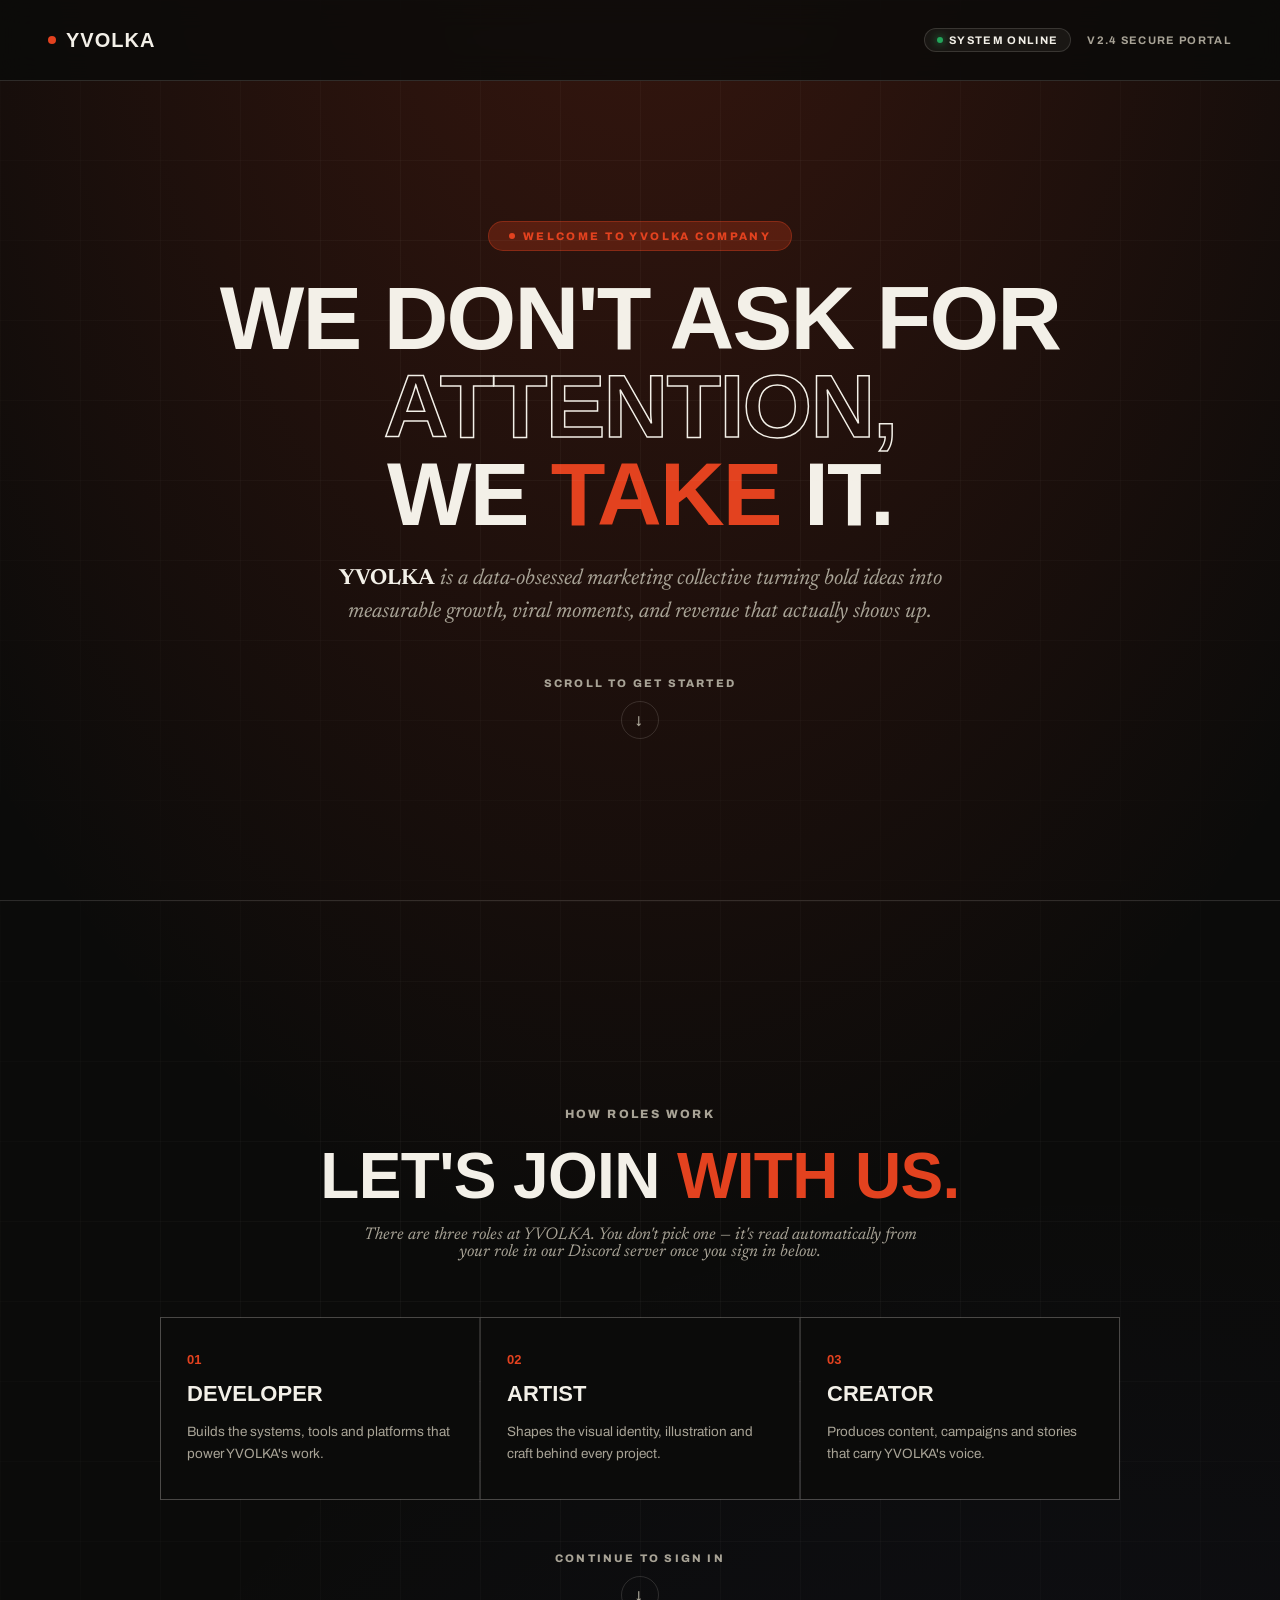
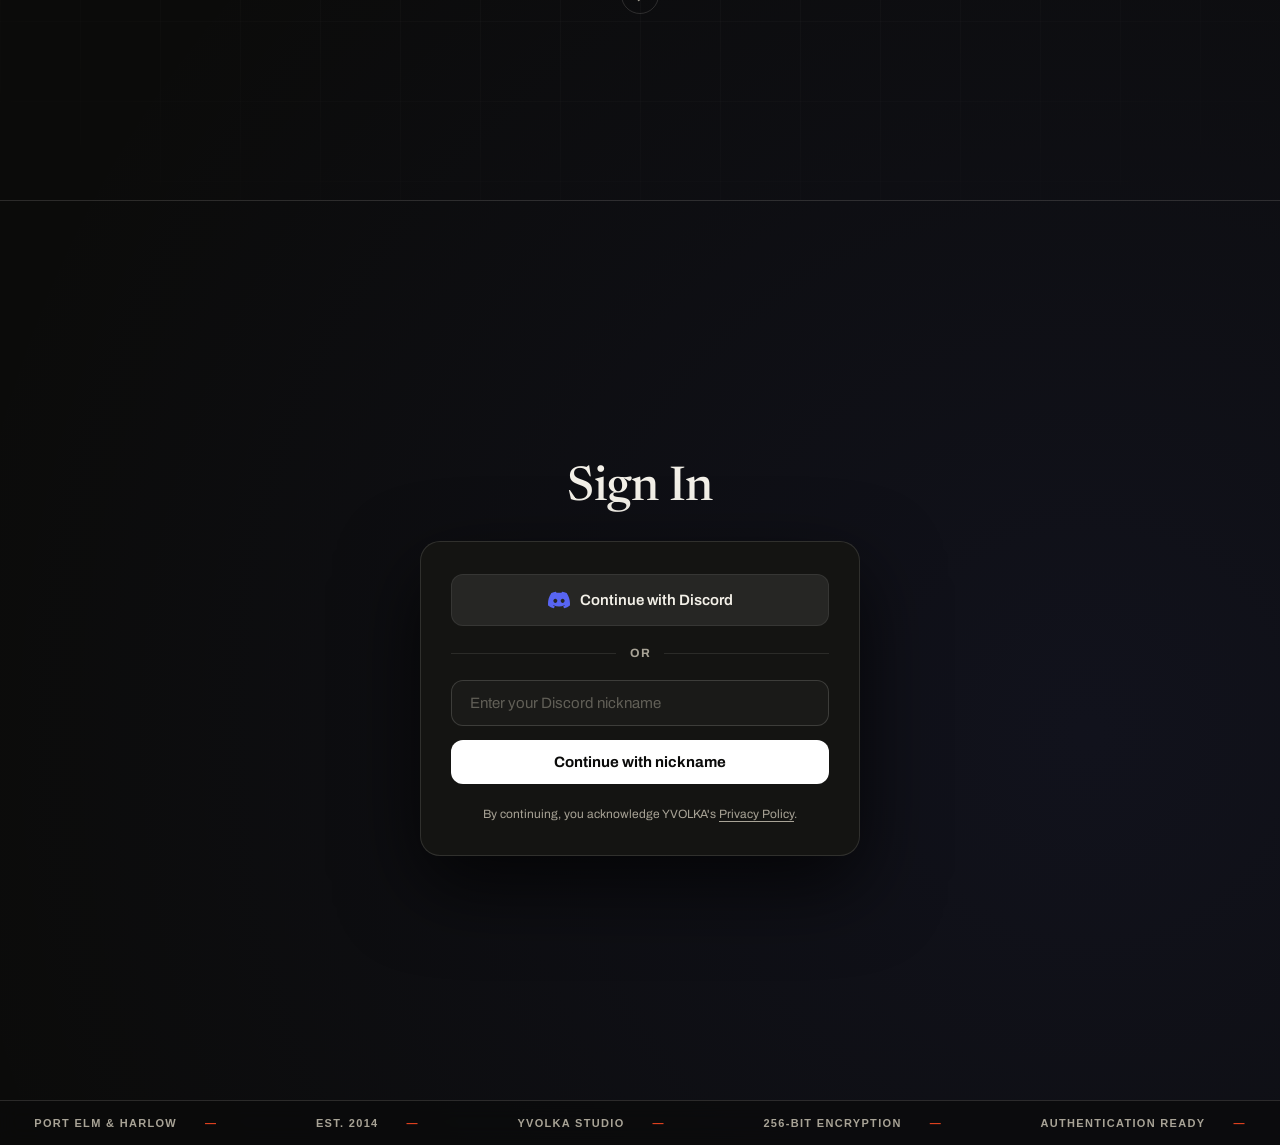
==== dashboard.html @ 00718c62 "initial backend" ====
<!DOCTYPE html>
<html lang="en">
<head>
  <meta charset="UTF-8">
  <meta name="viewport" content="width=device-width, initial-scale=1.0">
  <title>YVOLKA — Dashboard</title>
  <meta name="description" content="Your YVOLKA dashboard. Browse open campaign briefs, manage your account, and explore sponsorship opportunities.">
  <link rel="preconnect" href="https://fonts.googleapis.com">
  <link href="https://fonts.googleapis.com/css2?family=Archivo:wght@400;500;600;700;900&family=Archivo+Expanded:wght@700;800;900&family=Newsreader:ital,wght@0,400;0,500;1,400&display=swap" rel="stylesheet">
  <link rel="stylesheet" href="style.css">
</head>
<body>

  <!-- ==================== PROTECTED DASHBOARD VIEW ==================== -->
  <div id="dashboardView">

    <!-- Top Discord User Status Bar -->
    <div id="discordUserBar" class="discord-user-bar">
      <div class="user-profile-info">
        <div class="user-avatar-wrap">
          <img id="userAvatarImg" class="user-avatar" src="https://cdn.discordapp.com/embed/avatars/0.png" alt="Discord Avatar">
          <span class="user-status-dot"></span>
        </div>
        <div class="user-details">
          <div class="user-name">
            <span id="userGlobalName">Alex Rivera</span>
            <span class="role-chip" id="userRoleBadge">—</span>
          </div>
          <div id="userUsername" class="user-tag">@alex_yvolka</div>
        </div>
      </div>

      <button id="logoutBtn" class="btn-logout">
        Sign Out
      </button>
    </div>

    <!-- MAIN YVOLKA APP CONTENT -->
    <header class="nav" id="siteNav">
      <a href="#top" class="logo"><span class="dot"></span>YVOLKA</a>
      <nav class="links">
        <a href="#" class="dash-nav-link active" data-view="home">Home</a>
        <a href="#" class="dash-nav-link" data-view="account">Account</a>
        <a href="#" class="dash-nav-link" data-view="campaign">Campaign</a>
        <a href="#" class="dash-nav-link" data-view="sponsorship">Sponsorship</a>
      </nav>
      <a href="#contact" class="nav-cta">Contact</a>
    </header>

    <main id="top">

      <!-- ============== HOME (simple welcome) ============== -->
      <div class="dash-view active" id="dashHome">
        <section class="dash-welcome">
          <div class="dash-welcome-grid"></div>
          <span class="eyebrow">Dashboard</span>
          <h1 class="dash-welcome-title">Welcome back, <span class="accent" id="homeUserName">Creator</span>.</h1>
          <p class="dash-welcome-sub">A quick look at where things stand. Browse open briefs under <strong>Campaign</strong>, or check your role and history under <strong>Account</strong>.</p>

          <div class="dash-welcome-stats">
            <div class="dash-stat-card">
              <span class="dash-stat-num" id="homeOngoingCount">0</span>
              <span class="dash-stat-label">Ongoing campaigns</span>
            </div>
            <div class="dash-stat-card">
              <span class="dash-stat-num" id="homeCompletedCount">0</span>
              <span class="dash-stat-label">Completed campaigns</span>
            </div>
            <div class="dash-stat-card">
              <span class="dash-stat-num" id="homeRoleText">—</span>
              <span class="dash-stat-label">Your role</span>
            </div>
          </div>

          <a href="#" class="reel-btn" id="homeCampaignCta"><span class="playdot"></span> Browse open campaigns</a>
        </section>
      </div>

      <!-- ============== ACCOUNT ============== -->
      <div class="dash-view" id="dashAccount">
        <section class="section account-section">
          <div class="section-head"><div><span class="eyebrow">Your profile</span><h2 class="section-title">Account</h2></div></div>

          <div class="account-card">
            <div class="account-card-top">
              <img id="accountAvatarImg" class="account-avatar" src="https://cdn.discordapp.com/embed/avatars/0.png" alt="">
              <div>
                <div class="account-name" id="accountName">—</div>
                <div class="user-tag" id="accountUsername">—</div>
              </div>
            </div>
            <div class="account-rows">
              <div class="account-row"><span>Nickname</span><span id="accountNick">—</span></div>
              <div class="account-row"><span>Member since</span><span id="accountJoined">—</span></div>
              <div class="account-row"><span>Role</span><span id="accountRoleText">—</span></div>
              <div class="account-row"><span>Campaigns completed</span><span id="accountCompleted">0</span></div>
              <div class="account-row"><span>Campaigns ongoing</span><span id="accountOngoing">0</span></div>
            </div>
            <p class="role-status-note" id="accountRoleNote"></p>
            <button id="accountLogoutBtn" class="btn-logout" style="margin-top:24px;">Sign Out</button>
          </div>
        </section>
      </div>

      <!-- ============== CAMPAIGN ============== -->
      <div class="dash-view" id="dashCampaign">
        <section class="section" id="work">
          <div class="section-head">
            <div><span class="eyebrow">Open briefs</span><h2 class="section-title">Campaigns</h2></div>
          </div>
          <div class="campaign-grid" id="campaignGrid"></div>
        </section>
      </div>

      <!-- ============== SPONSORSHIP ============== -->
      <div class="dash-view" id="dashSponsorship">
        <section class="section" id="sponsorship">
          <div class="section-head"><div><span class="eyebrow">For brands</span><h2 class="section-title">Sponsorship</h2></div></div>
          <p class="sponsorship-intro">Want to run a campaign with YVOLKA's creators? Tell us about your brand and we'll match your brief with the right Developers, Artists and Creators.</p>
          <div class="sponsorship-grid">
            <div class="sponsorship-card">
              <h3>Starter</h3>
              <p>One campaign, one creator tier, standard reporting at the end of the run.</p>
            </div>
            <div class="sponsorship-card">
              <h3>Growth</h3>
              <p>Multiple campaigns across creator tiers, with priority placement in the brief list.</p>
            </div>
            <div class="sponsorship-card">
              <h3>Partner</h3>
              <p>Ongoing partnership, a dedicated point of contact, and custom terms.</p>
            </div>
          </div>
          <a href="mailto:hello@yvolka.studio" class="reel-btn"><span class="playdot"></span> Talk to us</a>
        </section>
      </div>

    </main>

    <!-- FOOTER -->
    <footer id="contact">
      <div class="footer-top">
        <div class="footer-cta">
          <span class="eyebrow">Start a project</span>
          <h3>Let's work — together.</h3>
          <a href="#" class="footer-link">Get in touch →</a>
        </div>
        <div class="footer-info">
          <div class="footer-col">
            <h4>Business Enquiries</h4>
            <a href="mailto:hello@yvolka.studio">hello@yvolka.studio</a>
            <a href="#">+1 (000) 000-0000</a>
          </div>
          <div class="footer-col">
            <h4>Studio</h4>
            <p>Studio address on request</p>
            <p>Port Elm · Harlow</p>
          </div>
          <div class="footer-col">
            <h4>Business Hours</h4>
            <p>Monday – Friday</p>
            <p>08:00 – 18:00</p>
          </div>

        </div>
      </div>
      <div class="footer-bottom">
        <p>YVOLKA © 2026. All rights reserved.</p>
        <div class="socials"><a href="#">Dribbble</a><a href="#">Instagram</a><a href="#">LinkedIn</a></div>
      </div>
    </footer>

  </div>

  <script src="dashboard.js"></script>
</body>
</html>
---- style.css ----
:root{
  --black:#0b0b0a;
  --panel:#141412;
  --panel-glass: rgba(20, 20, 18, 0.88);
  --paper:#f3f0e8;
  --paper-dim:#a8a396;
  --red:#e3421f;
  --red-glow: rgba(227, 66, 31, 0.25);
  --line: rgba(243,240,232,0.14);
  --discord:#5865F2;
  --discord-hover:#4752C4;
}
*{margin:0;padding:0;box-sizing:border-box;}
html{scroll-behavior:smooth;}
body{background:var(--black);color:var(--paper);font-family:'Archivo',sans-serif;overflow-x:hidden;}
a{color:inherit;text-decoration:none;}
img{max-width:100%;display:block;}
::selection{background:var(--red);color:var(--black);}
a:focus-visible, button:focus-visible, summary:focus-visible{outline:2px solid var(--red);outline-offset:3px;}
@media (prefers-reduced-motion: reduce){
  *{animation-duration:0.01ms !important; animation-iteration-count:1 !important; transition-duration:0.01ms !important; scroll-behavior:auto !important;}
}
.wrap{max-width:1360px;margin:0 auto;padding:0 40px;}
.eyebrow{font-size:12px;font-weight:700;text-transform:uppercase;letter-spacing:0.16em;color:var(--red);display:block;margin-bottom:14px;}
.tag-list{display:flex;flex-wrap:wrap;gap:0;font-size:12px;text-transform:uppercase;letter-spacing:0.08em;color:var(--paper-dim);}
.tag-list span{padding:0 10px;}
.tag-list span:first-child{padding-left:0;}
.tag-list span:not(:last-child)::after{content:"—";margin-left:10px;color:var(--red);}

/* VIEW ROUTER TRANSITIONS */
.app-view {
  display: none;
  opacity: 0;
  transition: opacity 0.4s ease-in-out;
}
.app-view.view-active {
  display: block;
  opacity: 1;
}

/* WELCOME COVER PAGE - SCROLL TO LOGIN ARCHITECTURE */
.welcome-page-wrap {
  min-height: 100vh;
  position: relative;
  background: radial-gradient(ellipse 100% 80% at 50% -10%, rgba(227,66,31,0.22), transparent 70%), 
              radial-gradient(circle at 85% 85%, rgba(88, 101, 242, 0.08), transparent 45%),
              var(--black);
  overflow-x: hidden;
}
.welcome-grid-bg {
  position: absolute;
  inset: 0;
  background-image: linear-gradient(var(--line) 1px, transparent 1px), linear-gradient(90deg, var(--line) 1px, transparent 1px);
  background-size: 80px 80px;
  opacity: 0.25;
  mask-image: radial-gradient(ellipse 90% 90% at 50% 40%, black 25%, transparent 85%);
  pointer-events: none;
}

/* WELCOME TOP NAV BAR */
.welcome-top-nav {
  display: flex;
  align-items: center;
  justify-content: space-between;
  padding: 28px 48px;
  position: fixed;
  top: 0;
  left: 0;
  right: 0;
  z-index: 100;
  border-bottom: 1px solid var(--line);
  background: rgba(11, 11, 10, 0.85);
  backdrop-filter: blur(14px);
}
.welcome-brand {
  font-family: 'Archivo Expanded', sans-serif;
  font-weight: 900;
  font-size: 20px;
  letter-spacing: 1px;
  display: flex;
  align-items: center;
  gap: 10px;
}
.welcome-brand .dot {
  width: 8px;
  height: 8px;
  background: var(--red);
  border-radius: 50%;
}
.welcome-sys-status {
  display: flex;
  align-items: center;
  gap: 16px;
  font-size: 11px;
  font-weight: 700;
  text-transform: uppercase;
  letter-spacing: 0.12em;
  color: var(--paper-dim);
}
.status-pill {
  display: flex;
  align-items: center;
  gap: 6px;
  background: rgba(243, 240, 232, 0.05);
  border: 1px solid var(--line);
  padding: 5px 12px;
  border-radius: 999px;
  color: var(--paper);
}
.status-pill .live-dot {
  width: 6px;
  height: 6px;
  background: #23a55a;
  border-radius: 50%;
  box-shadow: 0 0 8px #23a55a;
  animation: pulse 1.8s ease-in-out infinite;
}

/* SECTION 1: YVOLKA WELCOME GREETING HERO (FIRST SCREEN) */
.yvolka-welcome-hero {
  min-height: 100vh;
  display: flex;
  flex-direction: column;
  justify-content: center;
  align-items: center;
  padding: 140px 24px 80px;
  text-align: center;
  position: relative;
  z-index: 5;
}
.yvolka-badge {
  display: inline-flex;
  align-items: center;
  gap: 8px;
  font-size: 11px;
  font-weight: 800;
  text-transform: uppercase;
  letter-spacing: 0.22em;
  color: var(--red);
  background: var(--red-glow);
  border: 1px solid rgba(227, 66, 31, 0.35);
  padding: 8px 20px;
  border-radius: 999px;
  margin-bottom: 24px;
}
.yvolka-badge .dot {
  width: 6px;
  height: 6px;
  background: var(--red);
  border-radius: 50%;
  animation: pulse 1.8s ease-in-out infinite;
}

.yvolka-hero-title {
  font-family: 'Archivo Expanded', sans-serif;
  font-weight: 900;
  font-size: clamp(40px, 7vw, 92px);
  line-height: 0.98;
  letter-spacing: -0.02em;
  text-transform: uppercase;
  max-width: 1100px;
  margin-bottom: 24px;
}
.yvolka-hero-title .accent { color: var(--red); }
.yvolka-hero-title .stroke { color: transparent; -webkit-text-stroke: 1.5px var(--paper); }

.yvolka-hero-sub {
  font-family: 'Newsreader', serif;
  font-size: 22px;
  line-height: 1.5;
  color: var(--paper-dim);
  font-style: italic;
  max-width: 640px;
  margin-bottom: 48px;
}
.yvolka-hero-sub strong {
  color: var(--paper);
  font-style: normal;
}

/* SCROLL PROMPT INDICATOR */
.scroll-prompt {
  display: inline-flex;
  flex-direction: column;
  align-items: center;
  gap: 12px;
  color: var(--paper-dim);
  font-size: 11px;
  font-weight: 800;
  text-transform: uppercase;
  letter-spacing: 0.2em;
  text-decoration: none;
  cursor: pointer;
  transition: color 0.25s;
}
.scroll-prompt:hover {
  color: var(--red);
}
.scroll-arrow-icon {
  width: 38px;
  height: 38px;
  border: 1px solid var(--line);
  border-radius: 50%;
  display: flex;
  align-items: center;
  justify-content: center;
  animation: bounceDown 2s ease-in-out infinite;
}
@keyframes bounceDown {
  0%, 100% { transform: translateY(0); }
  50% { transform: translateY(8px); }
}

/* SECTION 2: SIGN IN CARD SECTION (BELOW HERO) */
.auth-section {
  min-height: 100vh;
  display: flex;
  flex-direction: column;
  align-items: center;
  justify-content: center;
  padding: 100px 24px 80px;
  position: relative;
  z-index: 5;
  border-top: 1px solid var(--line);
}

.auth-page-title {
  font-family: 'Newsreader', serif;
  font-weight: 500;
  font-size: 48px;
  color: var(--paper);
  margin-bottom: 28px;
  letter-spacing: -0.01em;
}

.auth-card {
  max-width: 440px;
  width: 100%;
  background: #141412;
  border: 1px solid rgba(243, 240, 232, 0.12);
  border-radius: 20px;
  padding: 32px 30px;
  box-shadow: 0 30px 80px rgba(0, 0, 0, 0.7);
  display: flex;
  flex-direction: column;
  gap: 16px;
}

/* CONTINUE WITH DISCORD BUTTON */
.btn-auth-discord {
  width: 100%;
  display: flex;
  align-items: center;
  justify-content: center;
  gap: 10px;
  background: #262624;
  color: var(--paper);
  font-family: 'Archivo', sans-serif;
  font-size: 15px;
  font-weight: 600;
  padding: 14px 20px;
  border-radius: 12px;
  border: 1px solid rgba(243, 240, 232, 0.08);
  cursor: pointer;
  transition: all 0.2s ease;
}
.btn-auth-discord:hover {
  background: #333330;
  border-color: rgba(243, 240, 232, 0.2);
}
.btn-auth-discord svg {
  width: 22px;
  height: 22px;
  fill: #5865F2;
}

/* DIVIDER "OR" */
.auth-divider {
  display: flex;
  align-items: center;
  text-align: center;
  color: var(--paper-dim);
  font-size: 12px;
  font-weight: 700;
  letter-spacing: 0.08em;
  margin: 4px 0;
}
.auth-divider::before,
.auth-divider::after {
  content: '';
  flex: 1;
  border-bottom: 1px solid rgba(243, 240, 232, 0.1);
}
.auth-divider span {
  padding: 0 14px;
}

/* INPUT & CONTINUE BUTTON */
.auth-input-group {
  display: flex;
  flex-direction: column;
  gap: 14px;
}
.auth-input {
  width: 100%;
  background: #1a1a18;
  border: 1px solid rgba(243, 240, 232, 0.16);
  border-radius: 12px;
  color: var(--paper);
  padding: 14px 18px;
  font-size: 15px;
  font-family: 'Archivo', sans-serif;
  outline: none;
  transition: border-color 0.2s, box-shadow 0.2s;
}
.auth-input::placeholder {
  color: rgba(168, 163, 150, 0.5);
}
.auth-input:focus {
  border-color: var(--paper);
  box-shadow: 0 0 0 2px rgba(243, 240, 232, 0.1);
}

.btn-auth-continue {
  width: 100%;
  background: #ffffff;
  color: #0b0b0a;
  font-family: 'Archivo', sans-serif;
  font-size: 15px;
  font-weight: 700;
  padding: 14px;
  border-radius: 12px;
  border: none;
  cursor: pointer;
  transition: all 0.2s ease;
}
.btn-auth-continue:hover {
  background: #e6e3db;
}

/* TERMS DISCLAIMER */
.auth-terms {
  font-size: 12px;
  color: var(--paper-dim);
  text-align: center;
  line-height: 1.4;
  margin-top: 6px;
}
.auth-terms a {
  color: var(--paper-dim);
  text-decoration: underline;
  text-underline-offset: 3px;
  transition: color 0.2s;
}
.auth-terms a:hover {
  color: var(--paper);
}

/* WELCOME BOTTOM TICKER */
.welcome-footer-ticker {
  border-top: 1px solid var(--line);
  background: rgba(11, 11, 10, 0.7);
  backdrop-filter: blur(10px);
  padding: 16px 0;
  overflow: hidden;
  position: relative;
  z-index: 10;
}
.welcome-ticker-inner {
  display: flex;
  justify-content: space-around;
  align-items: center;
  gap: 30px;
  font-family: 'Archivo Expanded', sans-serif;
  font-size: 11px;
  font-weight: 800;
  text-transform: uppercase;
  letter-spacing: 0.12em;
  color: var(--paper-dim);
}
.welcome-ticker-inner span {
  display: inline-flex;
  align-items: center;
  gap: 8px;
}
.welcome-ticker-inner span::after {
  content: "—";
  color: var(--red);
  margin-left: 20px;
}

/* TOP DISCORD USER BAR (DASHBOARD) */
.discord-user-bar {
  background: rgba(14, 14, 12, 0.95);
  backdrop-filter: blur(12px);
  -webkit-backdrop-filter: blur(12px);
  border-bottom: 1px solid var(--line);
  padding: 12px 40px;
  display: flex;
  align-items: center;
  justify-content: space-between;
  position: sticky;
  top: 0;
  z-index: 101;
}
.user-profile-info {
  display: flex;
  align-items: center;
  gap: 14px;
}
.user-avatar-wrap {
  position: relative;
  width: 36px;
  height: 36px;
}
.user-avatar {
  width: 36px;
  height: 36px;
  border-radius: 50%;
  object-fit: cover;
  border: 1.5px solid var(--red);
}
.user-status-dot {
  position: absolute;
  bottom: 0;
  right: 0;
  width: 10px;
  height: 10px;
  background: #23a55a;
  border: 2px solid var(--black);
  border-radius: 50%;
}
.user-details {
  display: flex;
  flex-direction: column;
}
.user-name {
  font-family: 'Archivo Expanded', sans-serif;
  font-size: 13px;
  font-weight: 800;
  color: var(--paper);
  text-transform: uppercase;
  letter-spacing: 0.04em;
  display: flex;
  align-items: center;
  gap: 8px;
}
.user-tag {
  font-size: 11px;
  font-family: 'Archivo', sans-serif;
  color: var(--paper-dim);
  font-weight: 500;
}

.btn-logout {
  background: transparent;
  color: var(--paper-dim);
  border: 1px solid var(--line);
  font-size: 11px;
  font-weight: 700;
  text-transform: uppercase;
  letter-spacing: 0.1em;
  padding: 8px 18px;
  border-radius: 999px;
  cursor: pointer;
  transition: all 0.2s;
}
.btn-logout:hover {
  background: var(--red);
  color: var(--black);
  border-color: var(--red);
}

/* NAV ADJUSTMENT FOR DASHBOARD */
header.nav {
  position: sticky;
  top: 61px;
  left: 0;
  right: 0;
  z-index: 100;
  display: flex;
  align-items: center;
  justify-content: space-between;
  padding: 24px 40px;
  background: rgba(11, 11, 10, 0.9);
  backdrop-filter: blur(10px);
  border-bottom: 1px solid var(--line);
  transition: background .3s, padding .3s;
}
header.nav.scrolled {
  padding: 16px 40px;
}
.logo { font-family: 'Archivo Expanded', sans-serif; font-weight: 900; font-size: 19px; letter-spacing: 0.3px; display: flex; align-items: center; gap: 8px; }
.logo span.dot { width: 8px; height: 8px; background: var(--red); border-radius: 50%; }
nav.links { display: flex; gap: 26px; font-size: 13px; font-weight: 600; text-transform: uppercase; letter-spacing: 0.08em; }
nav.links a { position: relative; padding-bottom: 4px; white-space: nowrap; }
nav.links a::after { content: ""; position: absolute; left: 0; bottom: 0; width: 0; height: 1px; background: var(--red); transition: width .25s; }
nav.links a:hover::after { width: 100%; }
.nav-cta { font-size: 12px; font-weight: 700; text-transform: uppercase; letter-spacing: 0.08em; border: 1px solid var(--paper); padding: 10px 18px; border-radius: 999px; transition: .2s; white-space: nowrap; }
.nav-cta:hover { background: var(--red); border-color: var(--red); color: var(--black); }

/* GENERIC SECTION SCAFFOLDING (reused by Account / Campaign / Sponsorship) */
.section { padding: 90px 40px; border-bottom: 1px solid var(--line); }
.section-head { display: flex; justify-content: space-between; align-items: flex-end; margin-bottom: 44px; flex-wrap: wrap; gap: 20px; }
h2.section-title { font-family: 'Archivo Expanded', sans-serif; font-weight: 900; font-size: clamp(28px, 3.6vw, 44px); line-height: 1.03; letter-spacing: -.01em; text-transform: uppercase; max-width: 760px; }

.reel-btn { display: inline-flex; align-items: center; gap: 12px; margin-top: 6px; font-size: 12px; font-weight: 700; text-transform: uppercase; letter-spacing: .1em; border: 1px solid var(--paper); border-radius: 999px; padding: 12px 22px; transition: .2s; cursor: pointer; }
.reel-btn:hover { background: var(--red); border-color: var(--red); color: var(--black); }
.reel-btn .playdot { width: 8px; height: 8px; border-radius: 50%; background: var(--red); }
.reel-btn:hover .playdot { background: var(--black); }

footer { padding: 100px 40px 40px; }
.footer-top { display: flex; justify-content: space-between; align-items: flex-start; gap: 50px; flex-wrap: wrap; padding-bottom: 60px; border-bottom: 1px solid var(--line); }
.footer-cta h3 { font-family: 'Archivo Expanded', sans-serif; font-weight: 900; text-transform: uppercase; font-size: clamp(28px, 4.2vw, 58px); line-height: 1; max-width: 680px; }
.footer-link { display: inline-flex; align-items: center; gap: 10px; margin-top: 26px; font-size: 13px; font-weight: 700; text-transform: uppercase; letter-spacing: .08em; border-bottom: 1px solid var(--red); padding-bottom: 4px; color: var(--red); }
.footer-info { display: flex; gap: 60px; flex-wrap: wrap; }
.footer-col h4 { font-size: 11px; text-transform: uppercase; letter-spacing: .14em; color: var(--paper-dim); margin-bottom: 14px; }
.footer-col p, .footer-col a { display: block; font-size: 14px; line-height: 1.7; color: var(--paper); }
.footer-col a:hover { color: var(--red); }
.footer-bottom { display: flex; justify-content: space-between; align-items: center; padding-top: 26px; flex-wrap: wrap; gap: 14px; }
.footer-bottom p { font-size: 12px; color: var(--paper-dim); }
.footer-bottom .socials { display: flex; gap: 20px; font-size: 12px; text-transform: uppercase; letter-spacing: .06em; }

@media(max-width:900px){
  .wrap { padding: 0 22px; }
  .welcome-top-nav { padding: 20px 22px; }
  .discord-user-bar { padding: 10px 22px; }
  header.nav { padding: 20px 22px; top: 61px; }
  nav.links { display: none; }
  .auth-card { padding: 28px 22px; }
  .yvolka-hero-title { font-size: clamp(32px, 8vw, 60px); }
  .auth-page-title { font-size: 38px; }
  .section { padding: 60px 22px; }
}

/* ==========================================================================
   ADDITIONS — role terminology, simplified dashboard, campaigns, sponsorship
   ========================================================================== */

/* ROLE INFO SECTION (before login) */
.roles-section{
  min-height: 100vh;
  display: flex;
  align-items: center;
  justify-content: center;
  padding: 120px 24px 100px;
  position: relative;
  z-index: 5;
  border-top: 1px solid var(--line);
}
.roles-inner{ max-width: 960px; width: 100%; text-align: center; position: relative; z-index: 5; }
.eyebrow-alt{
  font-size: 12px; font-weight: 800; text-transform: uppercase; letter-spacing: .2em;
  color: var(--paper-dim); display: block; margin-bottom: 18px;
}
.roles-title{
  font-family: 'Archivo Expanded', sans-serif; font-weight: 900;
  font-size: clamp(34px, 5.5vw, 64px); text-transform: uppercase; letter-spacing: -.01em;
  margin-bottom: 14px;
}
.roles-title .accent{ color: var(--red); }
.roles-sub{
  font-family: 'Newsreader', serif; font-style: italic; color: var(--paper-dim);
  font-size: 17px; max-width: 560px; margin: 0 auto 56px;
}

/* ROLE INFO GRID (read-only — roles are not clickable, just explained) */
.role-info-grid{
  display: grid; grid-template-columns: repeat(3, 1fr); gap: 2px;
  background: var(--line); border: 1px solid var(--line); margin-bottom: 48px; text-align: left;
}
.role-info-card{
  background: var(--black); color: var(--paper); padding: 34px 26px;
  display: flex; flex-direction: column; gap: 14px;
}
.role-num{ font-family: 'Archivo Expanded', sans-serif; font-weight: 800; font-size: 13px; color: var(--red); }
.role-info-card h3{ font-family: 'Archivo Expanded', sans-serif; font-weight: 900; font-size: 22px; text-transform: uppercase; }
.role-info-card p{ font-size: 13.5px; line-height: 1.6; color: var(--paper-dim); }

.roles-continue{ margin: 0 auto; }

/* ROLE CHIP (top bar + account tab) */
.role-chip{
  font-size: 10px; font-weight: 800; text-transform: uppercase; letter-spacing: .1em;
  background: rgba(227,66,31,0.15); color: var(--red); border: 1px solid rgba(227,66,31,0.35);
  padding: 2px 8px; border-radius: 4px;
  transition: background .2s ease, color .2s ease, border-color .2s ease;
}
.role-chip.muted{
  background: rgba(243,240,232,0.06); color: var(--paper-dim); border-color: var(--line);
}

/* ROLE STATUS NOTE (Account tab) */
.role-status-note{
  font-size: 12.5px; line-height: 1.6; color: var(--paper-dim); margin-top: 16px;
}

/* DASHBOARD TAB VIEWS (Home / Account / Campaign / Sponsorship) */
.dash-view{ display: none; }
.dash-view.active{ display: block; }
.dash-nav-link.active::after{ width: 100%; }

/* DASHBOARD HOME — simple welcome, no long marketing content */
.dash-welcome{
  position: relative;
  padding: 110px 40px 80px;
  border-bottom: 1px solid var(--line);
  overflow: hidden;
}
.dash-welcome-grid{
  position: absolute; inset: 0;
  background-image: linear-gradient(var(--line) 1px, transparent 1px), linear-gradient(90deg, var(--line) 1px, transparent 1px);
  background-size: 80px 80px; opacity: .25;
  mask-image: radial-gradient(ellipse 90% 90% at 30% 30%, black 25%, transparent 85%);
  pointer-events: none;
}
.dash-welcome-title{
  font-family:'Archivo Expanded',sans-serif; font-weight:900; text-transform:uppercase;
  font-size: clamp(28px, 4.2vw, 50px); letter-spacing:-.01em; max-width: 760px;
  margin: 10px 0 18px; position: relative; z-index: 2;
}
.dash-welcome-title .accent{ color: var(--red); }
.dash-welcome-sub{
  font-family:'Newsreader',serif; font-style: italic; color: var(--paper-dim); font-size: 16px;
  max-width: 560px; line-height: 1.6; margin-bottom: 40px; position: relative; z-index: 2;
}
.dash-welcome-sub strong{ color: var(--paper); font-style: normal; }
.dash-welcome-stats{
  display:flex; gap: 2px; background: var(--line); border: 1px solid var(--line);
  max-width: 640px; margin-bottom: 36px; position: relative; z-index: 2;
}
.dash-stat-card{ background: var(--black); flex:1; padding: 20px 18px; }
.dash-stat-num{ display:block; font-family:'Archivo Expanded',sans-serif; font-weight:900; font-size: 28px; color: var(--paper); }
.dash-stat-label{ display:block; font-size: 10.5px; text-transform: uppercase; letter-spacing:.08em; color: var(--paper-dim); margin-top: 6px; }

/* ACCOUNT VIEW */
.account-section{ padding-top: 70px; }
.account-card{
  max-width: 560px; background: var(--panel); border: 1px solid var(--line);
  border-radius: 16px; padding: 34px;
}
.account-card-top{ display: flex; gap: 18px; align-items: center; margin-bottom: 28px; }
.account-avatar{ width: 64px; height: 64px; border-radius: 50%; border: 1.5px solid var(--red); object-fit: cover; }
.account-name{ font-family: 'Archivo Expanded', sans-serif; font-weight: 900; font-size: 20px; text-transform: uppercase; }
.account-rows{ border-top: 1px solid var(--line); }
.account-row{ display: flex; justify-content: space-between; padding: 14px 0; border-bottom: 1px solid var(--line); font-size: 14px; gap: 16px; }
.account-row span:first-child{ color: var(--paper-dim); text-transform: uppercase; font-size: 11px; letter-spacing: .08em; }
.account-row span:last-child{ text-align: right; }

/* CAMPAIGN CARDS */
.campaign-grid{
  display: grid; grid-template-columns: repeat(auto-fill, minmax(300px,1fr)); gap: 24px;
}
.campaign-card{
  background: var(--panel); border: 1px solid var(--line); border-radius: 14px; overflow: hidden;
  display:flex; flex-direction:column; transition: border-color .2s, transform .2s;
}
.campaign-card:hover{ border-color: rgba(227,66,31,0.4); transform: translateY(-3px); }
.campaign-thumb{
  aspect-ratio: 16/9;
  background: linear-gradient(135deg,#3a160c,#0b0b0a 65%), repeating-linear-gradient(45deg, rgba(243,240,232,.05) 0 2px, transparent 2px 26px);
}
.campaign-body{ padding: 20px 22px 24px; display:flex; flex-direction:column; gap: 14px; flex:1; }
.campaign-status{
  display:inline-flex; align-self:flex-start; font-size: 10px; font-weight: 800; text-transform: uppercase; letter-spacing:.1em;
  padding: 3px 10px; border-radius: 999px; border:1px solid var(--line); color: var(--paper-dim);
}
.campaign-status.open{ color: #23a55a; border-color: rgba(35,165,90,0.4); background: rgba(35,165,90,0.1); }
.campaign-status.ongoing{ color: var(--red); border-color: rgba(227,66,31,0.4); background: var(--red-glow); }
.campaign-status.completed{ color: var(--paper-dim); border-color: var(--line); background: rgba(243,240,232,0.05); }
.campaign-title{ font-family:'Archivo Expanded',sans-serif; font-weight:900; font-size: 19px; text-transform: uppercase; line-height:1.2; }
.campaign-meta-rows{ display:flex; flex-direction:column; gap:6px; font-size: 13px; }
.campaign-meta-row{ display:flex; justify-content: space-between; gap: 12px; color: var(--paper-dim); }
.campaign-meta-row span:last-child{ color: var(--paper); font-weight: 600; text-align:right; }
.campaign-rules{ font-size: 12.5px; line-height: 1.55; color: var(--paper-dim); border-top: 1px solid var(--line); padding-top: 12px; }
.campaign-rules strong{ color: var(--paper); }

/* SPONSORSHIP */
.sponsorship-intro{ font-family:'Newsreader',serif; font-style: italic; color: var(--paper-dim); font-size: 16px; max-width: 640px; margin-bottom: 40px; }
.sponsorship-grid{ display:grid; grid-template-columns: repeat(3,1fr); gap:2px; background: var(--line); margin-bottom: 36px; }
.sponsorship-card{ background: var(--black); padding: 30px 26px; }
.sponsorship-card h3{ font-family:'Archivo Expanded',sans-serif; font-weight:900; text-transform:uppercase; font-size: 18px; margin-bottom: 10px; }
.sponsorship-card p{ font-size: 13.5px; line-height:1.6; color: var(--paper-dim); }

@media(max-width: 900px){
  .dash-welcome{ padding: 90px 22px 60px; }
  .dash-welcome-stats{ flex-direction: column; }
  .account-card{ padding: 26px; }
  .campaign-grid{ grid-template-columns: 1fr; }
  .sponsorship-grid{ grid-template-columns: 1fr; }
}
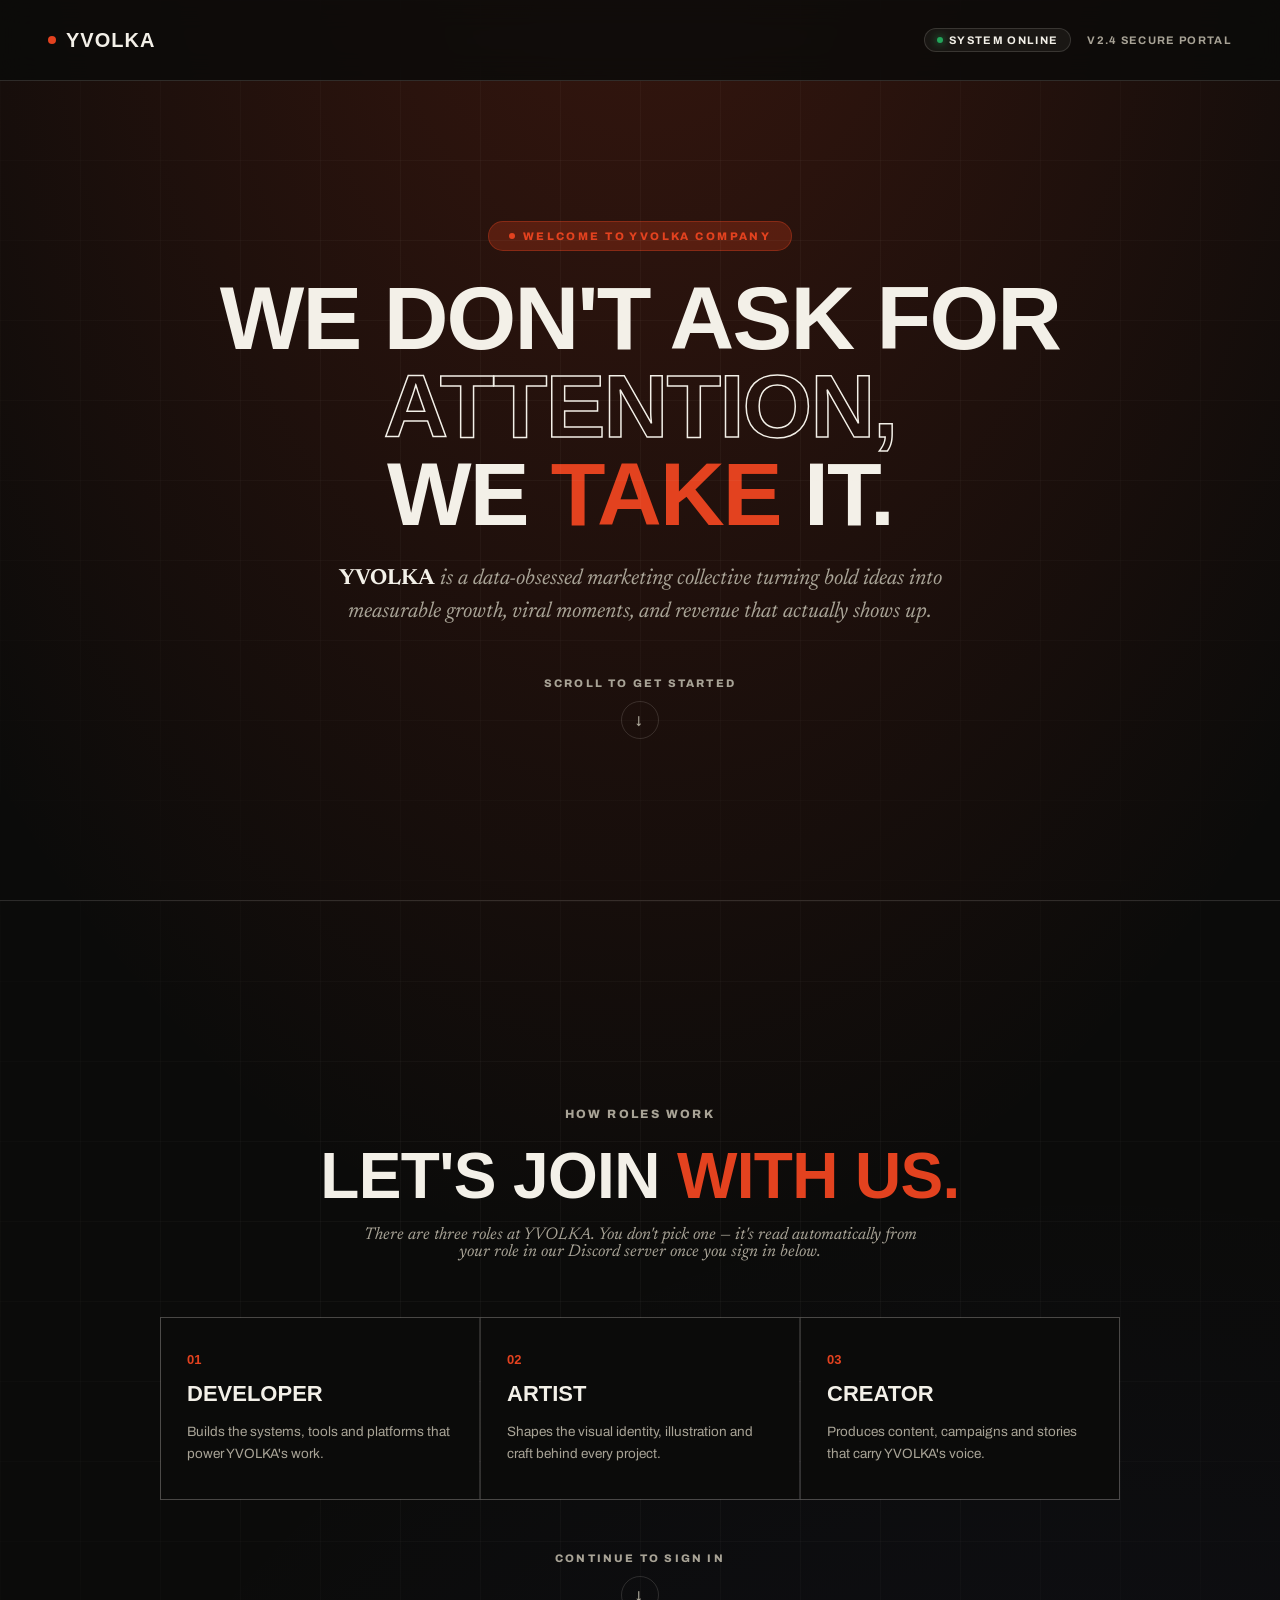
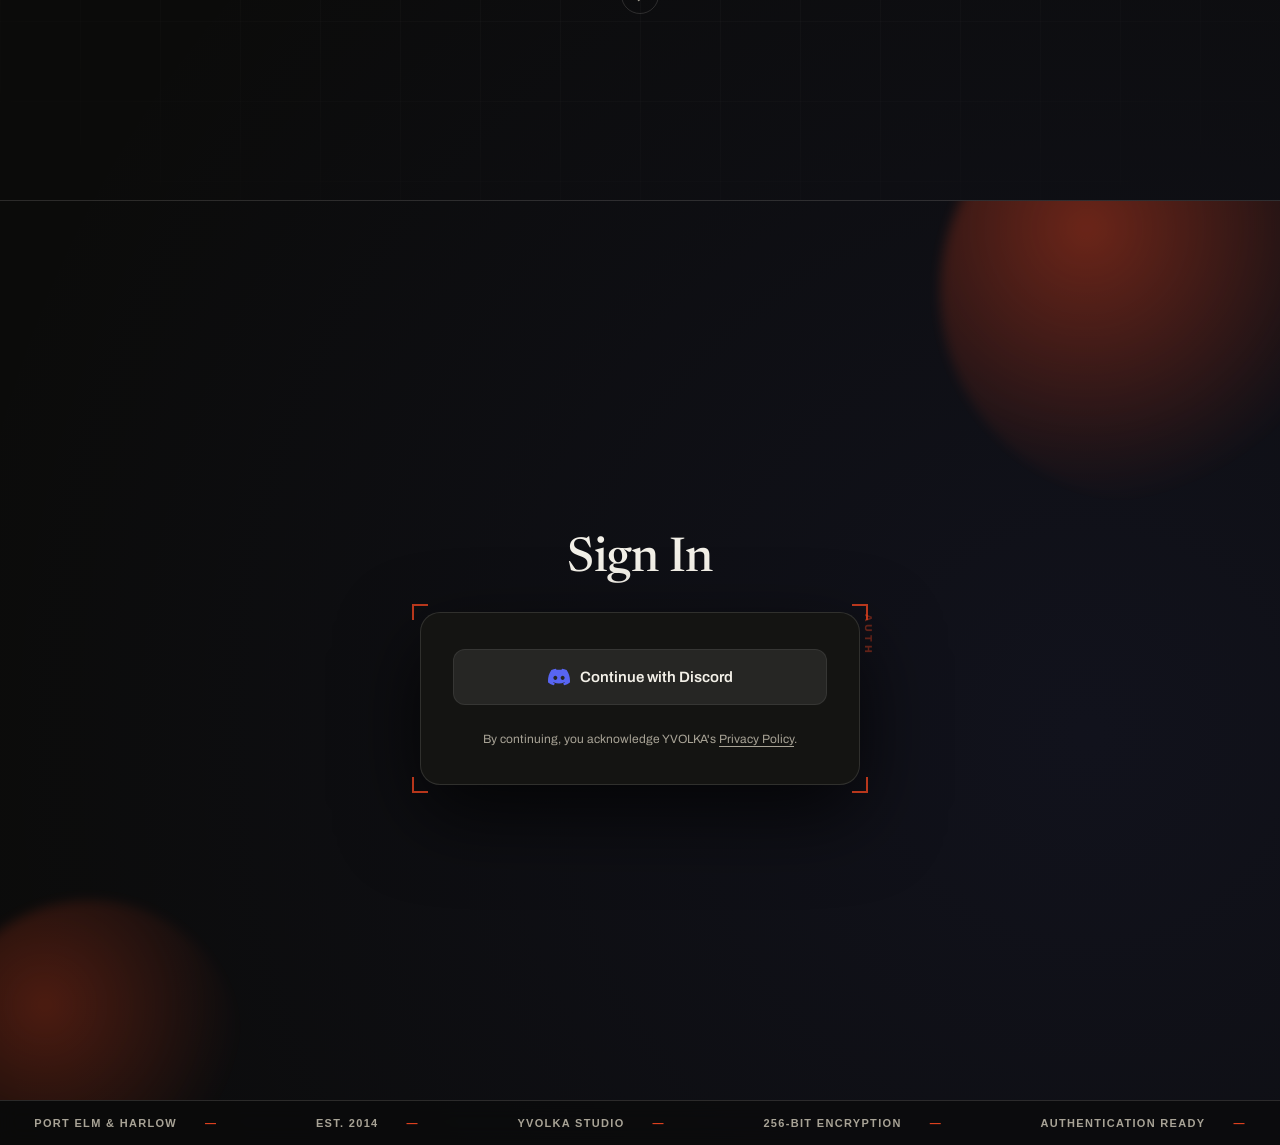
==== commit 7d2646ab: "up" ====
--- a/dashboard.html
+++ b/dashboard.html
@@ -49,55 +49,88 @@
 
     <main id="top">
 
-      <!-- ============== HOME (simple welcome) ============== -->
+      <!-- ============== HOME (overview: spotlight + quick links) ============== -->
       <div class="dash-view active" id="dashHome">
         <section class="dash-welcome">
           <div class="dash-welcome-grid"></div>
+          <div class="deco-blob deco-blob--a"></div>
+          <div class="deco-blob deco-blob--c"></div>
           <span class="eyebrow">Dashboard</span>
           <h1 class="dash-welcome-title">Welcome back, <span class="accent" id="homeUserName">Creator</span>.</h1>
-          <p class="dash-welcome-sub">A quick look at where things stand. Browse open briefs under <strong>Campaign</strong>, or check your role and history under <strong>Account</strong>.</p>
-
-          <div class="dash-welcome-stats">
-            <div class="dash-stat-card">
-              <span class="dash-stat-num" id="homeOngoingCount">0</span>
-              <span class="dash-stat-label">Ongoing campaigns</span>
-            </div>
-            <div class="dash-stat-card">
-              <span class="dash-stat-num" id="homeCompletedCount">0</span>
-              <span class="dash-stat-label">Completed campaigns</span>
-            </div>
-            <div class="dash-stat-card">
-              <span class="dash-stat-num" id="homeRoleText">—</span>
-              <span class="dash-stat-label">Your role</span>
-            </div>
-          </div>
-
-          <a href="#" class="reel-btn" id="homeCampaignCta"><span class="playdot"></span> Browse open campaigns</a>
-        </section>
-      </div>
-
-      <!-- ============== ACCOUNT ============== -->
+          <p class="dash-welcome-sub">A quick look at where things stand. Your full role, history and stats live under <strong>Account</strong> — here's what's worth your attention right now.</p>
+
+          <div class="home-highlight-grid">
+            <div class="home-spotlight-card corner-frame" id="homeSpotlightCard">
+              <span class="eyebrow-alt" style="margin-bottom:0;">Spotlight brief</span>
+              <div class="home-spotlight-meta">
+                <span class="campaign-status" id="homeSpotlightStatus">Open</span>
+                <span class="home-spotlight-pay" id="homeSpotlightPay">—</span>
+              </div>
+              <h3 id="homeSpotlightTitle">—</h3>
+              <p id="homeSpotlightRules">—</p>
+              <a href="#" class="reel-btn" id="homeCampaignCta"><span class="playdot"></span> Browse open campaigns</a>
+            </div>
+
+            <div class="home-quicklinks">
+              <a href="#" class="home-quick-card" data-view="account">
+                <span class="quick-arrow">→ ACCOUNT</span>
+                <h4>Role &amp; history</h4>
+                <p>Your Discord role, campaigns completed and ongoing.</p>
+              </a>
+              <a href="#" class="home-quick-card" data-view="campaign">
+                <span class="quick-arrow">→ CAMPAIGN</span>
+                <h4>Open briefs</h4>
+                <p>Every active campaign, pay rate and rule set.</p>
+              </a>
+              <a href="#" class="home-quick-card" data-view="sponsorship">
+                <span class="quick-arrow">→ SPONSORSHIP</span>
+                <h4>For brands</h4>
+                <p>Partner tiers and the sponsors backing YVOLKA.</p>
+              </a>
+            </div>
+          </div>
+        </section>
+      </div>
+
+      <!-- ============== ACCOUNT (maincard) ============== -->
       <div class="dash-view" id="dashAccount">
         <section class="section account-section">
           <div class="section-head"><div><span class="eyebrow">Your profile</span><h2 class="section-title">Account</h2></div></div>
 
-          <div class="account-card">
-            <div class="account-card-top">
-              <img id="accountAvatarImg" class="account-avatar" src="https://cdn.discordapp.com/embed/avatars/0.png" alt="">
-              <div>
-                <div class="account-name" id="accountName">—</div>
-                <div class="user-tag" id="accountUsername">—</div>
+          <div class="account-maincard corner-frame">
+            <div class="deco-blob deco-blob--c" style="opacity:.3;"></div>
+            <div class="account-maincard-grid">
+              <div class="account-identity">
+                <div class="account-avatar-wrap">
+                  <img id="accountAvatarImg" class="account-avatar" src="https://cdn.discordapp.com/embed/avatars/0.png" alt="">
+                </div>
+                <div class="account-identity-name">
+                  <div class="account-name" id="accountName">—</div>
+                  <div class="account-username" id="accountUsername">—</div>
+                  <div class="account-role-chip-row">
+                    <span class="role-chip" id="accountRoleChip">—</span>
+                  </div>
+                </div>
+                <div class="account-since">Member since <strong id="accountJoined">—</strong></div>
               </div>
-            </div>
-            <div class="account-rows">
-              <div class="account-row"><span>Nickname</span><span id="accountNick">—</span></div>
-              <div class="account-row"><span>Member since</span><span id="accountJoined">—</span></div>
-              <div class="account-row"><span>Role</span><span id="accountRoleText">—</span></div>
-              <div class="account-row"><span>Campaigns completed</span><span id="accountCompleted">0</span></div>
-              <div class="account-row"><span>Campaigns ongoing</span><span id="accountOngoing">0</span></div>
-            </div>
-            <p class="role-status-note" id="accountRoleNote"></p>
-            <button id="accountLogoutBtn" class="btn-logout" style="margin-top:24px;">Sign Out</button>
+
+              <div class="account-stats-panel">
+                <div class="account-stat-grid">
+                  <div class="account-stat-cell">
+                    <span class="account-stat-num" id="accountOngoing">0</span>
+                    <span class="account-stat-label">Campaigns ongoing</span>
+                  </div>
+                  <div class="account-stat-cell">
+                    <span class="account-stat-num" id="accountCompleted">0</span>
+                    <span class="account-stat-label">Campaigns completed</span>
+                  </div>
+                </div>
+                <p class="role-status-note" id="accountRoleNote"></p>
+                <div class="account-maincard-actions">
+                  <button id="accountLogoutBtn" class="btn-logout">Sign Out</button>
+                </div>
+              </div>
+            </div>
           </div>
         </section>
       </div>
@@ -117,16 +150,21 @@
         <section class="section" id="sponsorship">
           <div class="section-head"><div><span class="eyebrow">For brands</span><h2 class="section-title">Sponsorship</h2></div></div>
           <p class="sponsorship-intro">Want to run a campaign with YVOLKA's creators? Tell us about your brand and we'll match your brief with the right Developers, Artists and Creators.</p>
+
+          <div class="sponsor-marquee">
+            <div class="sponsor-marquee-track" id="sponsorMarqueeTrack"><!-- filled by dashboard.js --></div>
+          </div>
+
           <div class="sponsorship-grid">
-            <div class="sponsorship-card">
+            <div class="sponsorship-card corner-frame">
               <h3>Starter</h3>
               <p>One campaign, one creator tier, standard reporting at the end of the run.</p>
             </div>
-            <div class="sponsorship-card">
+            <div class="sponsorship-card corner-frame">
               <h3>Growth</h3>
               <p>Multiple campaigns across creator tiers, with priority placement in the brief list.</p>
             </div>
-            <div class="sponsorship-card">
+            <div class="sponsorship-card corner-frame">
               <h3>Partner</h3>
               <p>Ongoing partnership, a dedicated point of contact, and custom terms.</p>
             </div>
--- a/style.css
+++ b/style.css
@@ -57,6 +57,60 @@
   pointer-events: none;
 }
 
+/* ==========================================================================
+   ORNAMENTS — reusable decorative elements so black panels never sit flat.
+   Everything stays inside the black / orange palette (var(--black), var(--red)).
+   ========================================================================== */
+
+/* Soft blurred orange blobs — drop one or two into any relatively-positioned
+   section as ambient atmosphere. Position per-instance with utility modifiers. */
+.deco-blob{
+  position: absolute;
+  border-radius: 50%;
+  background: radial-gradient(circle at 35% 35%, rgba(227,66,31,0.55), rgba(227,66,31,0.08) 60%, transparent 72%);
+  filter: blur(6px);
+  pointer-events: none;
+  z-index: 0;
+  opacity: .8;
+}
+.deco-blob--a{ width: 420px; height: 420px; top: -120px; right: -80px; }
+.deco-blob--b{ width: 300px; height: 300px; bottom: -100px; left: -60px; opacity: .55; }
+.deco-blob--c{ width: 240px; height: 240px; top: 40%; left: 46%; opacity: .35; }
+
+/* Viewfinder-style corner brackets — sits just outside the element's box,
+   drawn entirely with CSS backgrounds on a pseudo-element (never fights the
+   element's own background/border-radius). */
+.corner-frame{ position: relative; }
+.corner-frame::after{
+  content: "";
+  position: absolute;
+  inset: -9px;
+  pointer-events: none;
+  z-index: 2;
+  background-repeat: no-repeat;
+  background-image:
+    linear-gradient(var(--red), var(--red)), linear-gradient(var(--red), var(--red)),
+    linear-gradient(var(--red), var(--red)), linear-gradient(var(--red), var(--red)),
+    linear-gradient(var(--red), var(--red)), linear-gradient(var(--red), var(--red)),
+    linear-gradient(var(--red), var(--red)), linear-gradient(var(--red), var(--red));
+  background-size: 16px 2px, 2px 16px, 16px 2px, 2px 16px, 16px 2px, 2px 16px, 16px 2px, 2px 16px;
+  background-position:
+    top left, top left,
+    top right, top right,
+    bottom left, bottom left,
+    bottom right, bottom right;
+  opacity: .8;
+}
+
+/* Fine diagonal texture strip — a thin ornamental band, used to break up
+   large flat black areas without introducing a new color. */
+.deco-hatch{
+  position: absolute;
+  pointer-events: none;
+  background-image: repeating-linear-gradient(135deg, rgba(227,66,31,0.14) 0 1px, transparent 1px 14px);
+  z-index: 0;
+}
+
 /* WELCOME TOP NAV BAR */
 .welcome-top-nav {
   display: flex;
@@ -222,6 +276,7 @@
   position: relative;
   z-index: 5;
   border-top: 1px solid var(--line);
+  overflow: hidden;
 }
 
 .auth-page-title {
@@ -231,6 +286,8 @@
   color: var(--paper);
   margin-bottom: 28px;
   letter-spacing: -0.01em;
+  position: relative;
+  z-index: 3;
 }
 
 .auth-card {
@@ -239,11 +296,24 @@
   background: #141412;
   border: 1px solid rgba(243, 240, 232, 0.12);
   border-radius: 20px;
-  padding: 32px 30px;
+  padding: 36px 32px;
   box-shadow: 0 30px 80px rgba(0, 0, 0, 0.7);
   display: flex;
   flex-direction: column;
-  gap: 16px;
+  gap: 20px;
+  position: relative;
+  z-index: 3;
+}
+.auth-card::before{
+  content: "AUTH";
+  position: absolute;
+  top: 16px;
+  right: -30px;
+  transform: rotate(90deg);
+  font-size: 10px;
+  font-weight: 800;
+  letter-spacing: .3em;
+  color: rgba(227,66,31,0.4);
 }
 
 /* CONTINUE WITH DISCORD BUTTON */
@@ -258,7 +328,7 @@
   font-family: 'Archivo', sans-serif;
   font-size: 15px;
   font-weight: 600;
-  padding: 14px 20px;
+  padding: 16px 20px;
   border-radius: 12px;
   border: 1px solid rgba(243, 240, 232, 0.08);
   cursor: pointer;
@@ -266,76 +336,12 @@
 }
 .btn-auth-discord:hover {
   background: #333330;
-  border-color: rgba(243, 240, 232, 0.2);
+  border-color: rgba(227, 66, 31, 0.4);
 }
 .btn-auth-discord svg {
   width: 22px;
   height: 22px;
   fill: #5865F2;
-}
-
-/* DIVIDER "OR" */
-.auth-divider {
-  display: flex;
-  align-items: center;
-  text-align: center;
-  color: var(--paper-dim);
-  font-size: 12px;
-  font-weight: 700;
-  letter-spacing: 0.08em;
-  margin: 4px 0;
-}
-.auth-divider::before,
-.auth-divider::after {
-  content: '';
-  flex: 1;
-  border-bottom: 1px solid rgba(243, 240, 232, 0.1);
-}
-.auth-divider span {
-  padding: 0 14px;
-}
-
-/* INPUT & CONTINUE BUTTON */
-.auth-input-group {
-  display: flex;
-  flex-direction: column;
-  gap: 14px;
-}
-.auth-input {
-  width: 100%;
-  background: #1a1a18;
-  border: 1px solid rgba(243, 240, 232, 0.16);
-  border-radius: 12px;
-  color: var(--paper);
-  padding: 14px 18px;
-  font-size: 15px;
-  font-family: 'Archivo', sans-serif;
-  outline: none;
-  transition: border-color 0.2s, box-shadow 0.2s;
-}
-.auth-input::placeholder {
-  color: rgba(168, 163, 150, 0.5);
-}
-.auth-input:focus {
-  border-color: var(--paper);
-  box-shadow: 0 0 0 2px rgba(243, 240, 232, 0.1);
-}
-
-.btn-auth-continue {
-  width: 100%;
-  background: #ffffff;
-  color: #0b0b0a;
-  font-family: 'Archivo', sans-serif;
-  font-size: 15px;
-  font-weight: 700;
-  padding: 14px;
-  border-radius: 12px;
-  border: none;
-  cursor: pointer;
-  transition: all 0.2s ease;
-}
-.btn-auth-continue:hover {
-  background: #e6e3db;
 }
 
 /* TERMS DISCLAIMER */
@@ -600,10 +606,11 @@
 .dash-view.active{ display: block; }
 .dash-nav-link.active::after{ width: 100%; }
 
-/* DASHBOARD HOME — simple welcome, no long marketing content */
+/* DASHBOARD HOME — overview hub: a spotlight brief + quick links out to
+   the other tabs, instead of duplicating the numbers now living on Account. */
 .dash-welcome{
   position: relative;
-  padding: 110px 40px 80px;
+  padding: 110px 40px 90px;
   border-bottom: 1px solid var(--line);
   overflow: hidden;
 }
@@ -622,30 +629,72 @@
 .dash-welcome-title .accent{ color: var(--red); }
 .dash-welcome-sub{
   font-family:'Newsreader',serif; font-style: italic; color: var(--paper-dim); font-size: 16px;
-  max-width: 560px; line-height: 1.6; margin-bottom: 40px; position: relative; z-index: 2;
+  max-width: 560px; line-height: 1.6; margin-bottom: 44px; position: relative; z-index: 2;
 }
 .dash-welcome-sub strong{ color: var(--paper); font-style: normal; }
-.dash-welcome-stats{
-  display:flex; gap: 2px; background: var(--line); border: 1px solid var(--line);
-  max-width: 640px; margin-bottom: 36px; position: relative; z-index: 2;
-}
-.dash-stat-card{ background: var(--black); flex:1; padding: 20px 18px; }
-.dash-stat-num{ display:block; font-family:'Archivo Expanded',sans-serif; font-weight:900; font-size: 28px; color: var(--paper); }
-.dash-stat-label{ display:block; font-size: 10.5px; text-transform: uppercase; letter-spacing:.08em; color: var(--paper-dim); margin-top: 6px; }
-
-/* ACCOUNT VIEW */
-.account-section{ padding-top: 70px; }
-.account-card{
-  max-width: 560px; background: var(--panel); border: 1px solid var(--line);
-  border-radius: 16px; padding: 34px;
-}
-.account-card-top{ display: flex; gap: 18px; align-items: center; margin-bottom: 28px; }
-.account-avatar{ width: 64px; height: 64px; border-radius: 50%; border: 1.5px solid var(--red); object-fit: cover; }
-.account-name{ font-family: 'Archivo Expanded', sans-serif; font-weight: 900; font-size: 20px; text-transform: uppercase; }
-.account-rows{ border-top: 1px solid var(--line); }
-.account-row{ display: flex; justify-content: space-between; padding: 14px 0; border-bottom: 1px solid var(--line); font-size: 14px; gap: 16px; }
-.account-row span:first-child{ color: var(--paper-dim); text-transform: uppercase; font-size: 11px; letter-spacing: .08em; }
-.account-row span:last-child{ text-align: right; }
+
+/* HOME — spotlight brief + quick-link grid */
+.home-highlight-grid{
+  position: relative; z-index: 2;
+  display: grid; grid-template-columns: 1.3fr 1fr; gap: 28px; align-items: stretch;
+}
+.home-spotlight-card{
+  background: var(--panel); border: 1px solid var(--line); border-radius: 16px;
+  padding: 30px 28px; display: flex; flex-direction: column; gap: 14px;
+  position: relative; overflow: visible;
+}
+.home-spotlight-meta{ display:flex; align-items:center; gap: 12px; flex-wrap: wrap; }
+.home-spotlight-pay{ font-family:'Archivo Expanded',sans-serif; font-weight: 800; font-size: 14px; color: var(--red); }
+.home-spotlight-card h3{ font-family:'Archivo Expanded',sans-serif; font-weight: 900; font-size: 21px; text-transform: uppercase; line-height: 1.2; }
+.home-spotlight-card p{ font-size: 13px; line-height: 1.6; color: var(--paper-dim); }
+.home-spotlight-card .reel-btn{ align-self: flex-start; margin-top: auto; }
+
+.home-quicklinks{ display: flex; flex-direction: column; gap: 14px; }
+.home-quick-card{
+  flex: 1; display: flex; flex-direction: column; justify-content: center; gap: 4px;
+  background: rgba(243,240,232,0.03); border: 1px solid var(--line); border-radius: 14px;
+  padding: 18px 20px; transition: border-color .2s, background .2s, transform .2s;
+  cursor: pointer;
+}
+.home-quick-card:hover{ border-color: rgba(227,66,31,0.4); background: rgba(227,66,31,0.06); transform: translateX(4px); }
+.home-quick-card .quick-arrow{ font-family:'Archivo Expanded',sans-serif; font-weight: 800; font-size: 12px; color: var(--red); }
+.home-quick-card h4{ font-family:'Archivo Expanded',sans-serif; font-weight: 900; font-size: 15px; text-transform: uppercase; }
+.home-quick-card p{ font-size: 12.5px; color: var(--paper-dim); }
+
+/* ACCOUNT VIEW — this is the maincard: full-width, prominent, the visual
+   anchor of the tab rather than a small side panel. */
+.account-section{ padding-top: 70px; position: relative; overflow: hidden; }
+.account-maincard{
+  position: relative;
+  max-width: 100%;
+  background: linear-gradient(155deg, var(--panel) 0%, #1a1109 120%);
+  border: 1px solid rgba(227,66,31,0.22);
+  border-radius: 22px;
+  padding: 44px 46px;
+  box-shadow: 0 40px 90px rgba(0,0,0,0.55);
+}
+.account-maincard-grid{
+  display: grid; grid-template-columns: 1fr 1.15fr; gap: 40px; align-items: start;
+  position: relative; z-index: 2;
+}
+.account-identity{ display: flex; flex-direction: column; gap: 16px; }
+.account-avatar-wrap{ position: relative; width: 96px; height: 96px; }
+.account-avatar{ width: 96px; height: 96px; border-radius: 50%; border: 2px solid var(--red); object-fit: cover; }
+.account-identity-name{ display: flex; flex-direction: column; gap: 8px; }
+.account-name{ font-family: 'Archivo Expanded', sans-serif; font-weight: 900; font-size: 28px; text-transform: uppercase; line-height: 1.05; }
+.account-username{ font-size: 13px; color: var(--paper-dim); }
+.account-role-chip-row{ display:flex; align-items:center; gap: 10px; margin-top: 4px; }
+.account-role-chip-row .role-chip{ font-size: 11px; padding: 5px 12px; }
+.account-since{ font-size: 12px; color: var(--paper-dim); margin-top: 10px; }
+.account-since strong{ color: var(--paper); font-weight: 700; }
+
+.account-stats-panel{ display: flex; flex-direction: column; gap: 22px; }
+.account-stat-grid{ display: grid; grid-template-columns: repeat(2, 1fr); gap: 2px; background: var(--line); border: 1px solid var(--line); border-radius: 12px; overflow: hidden; }
+.account-stat-cell{ background: var(--black); padding: 20px 18px; }
+.account-stat-num{ display:block; font-family:'Archivo Expanded',sans-serif; font-weight:900; font-size: 30px; color: var(--paper); }
+.account-stat-label{ display:block; font-size: 10.5px; text-transform: uppercase; letter-spacing:.08em; color: var(--paper-dim); margin-top: 6px; }
+.role-status-note{ font-size: 12.5px; line-height: 1.6; color: var(--paper-dim); }
+.account-maincard-actions{ display: flex; gap: 12px; }
 
 /* CAMPAIGN CARDS */
 .campaign-grid{
@@ -675,17 +724,49 @@
 .campaign-rules{ font-size: 12.5px; line-height: 1.55; color: var(--paper-dim); border-top: 1px solid var(--line); padding-top: 12px; }
 .campaign-rules strong{ color: var(--paper); }
 
-/* SPONSORSHIP */
-.sponsorship-intro{ font-family:'Newsreader',serif; font-style: italic; color: var(--paper-dim); font-size: 16px; max-width: 640px; margin-bottom: 40px; }
-.sponsorship-grid{ display:grid; grid-template-columns: repeat(3,1fr); gap:2px; background: var(--line); margin-bottom: 36px; }
-.sponsorship-card{ background: var(--black); padding: 30px 26px; }
+/* SPONSORSHIP — information cards (tiers) stay static; sponsor names run
+   in a continuous marquee band above them. */
+.sponsorship-intro{ font-family:'Newsreader',serif; font-style: italic; color: var(--paper-dim); font-size: 16px; max-width: 640px; margin-bottom: 36px; }
+
+.sponsor-marquee{
+  position: relative;
+  border-top: 1px solid var(--line); border-bottom: 1px solid var(--line);
+  padding: 22px 0; margin-bottom: 44px; overflow: hidden;
+  mask-image: linear-gradient(90deg, transparent, black 8%, black 92%, transparent);
+  -webkit-mask-image: linear-gradient(90deg, transparent, black 8%, black 92%, transparent);
+}
+.sponsor-marquee-track{
+  display: flex; align-items: center; gap: 64px; width: max-content;
+  animation: sponsorScroll 28s linear infinite;
+}
+.sponsor-marquee:hover .sponsor-marquee-track{ animation-play-state: paused; }
+.sponsor-marquee-name{
+  font-family: 'Archivo Expanded', sans-serif; font-weight: 900; font-size: 22px;
+  text-transform: uppercase; letter-spacing: .02em; color: var(--paper-dim);
+  white-space: nowrap; display: flex; align-items: center; gap: 16px;
+  transition: color .2s;
+}
+.sponsor-marquee-name:hover{ color: var(--red); }
+.sponsor-marquee-name .dot{ width: 5px; height: 5px; border-radius: 50%; background: var(--red); flex-shrink: 0; }
+@keyframes sponsorScroll{
+  from{ transform: translateX(0); }
+  to{ transform: translateX(-50%); }
+}
+
+.sponsorship-grid{ display:grid; grid-template-columns: repeat(3,1fr); gap:2px; background: var(--line); margin-bottom: 36px; border: 1px solid var(--line); }
+.sponsorship-card{ background: var(--black); padding: 30px 26px; position: relative; }
 .sponsorship-card h3{ font-family:'Archivo Expanded',sans-serif; font-weight:900; text-transform:uppercase; font-size: 18px; margin-bottom: 10px; }
 .sponsorship-card p{ font-size: 13.5px; line-height:1.6; color: var(--paper-dim); }
 
 @media(max-width: 900px){
   .dash-welcome{ padding: 90px 22px 60px; }
-  .dash-welcome-stats{ flex-direction: column; }
-  .account-card{ padding: 26px; }
+  .home-highlight-grid{ grid-template-columns: 1fr; }
+  .account-maincard{ padding: 30px 24px; }
+  .account-maincard-grid{ grid-template-columns: 1fr; gap: 28px; }
   .campaign-grid{ grid-template-columns: 1fr; }
   .sponsorship-grid{ grid-template-columns: 1fr; }
-}
+  .deco-blob--a, .deco-blob--b, .deco-blob--c{ display: none; }
+}
+@media (prefers-reduced-motion: reduce){
+  .sponsor-marquee-track{ animation: none; }
+}
